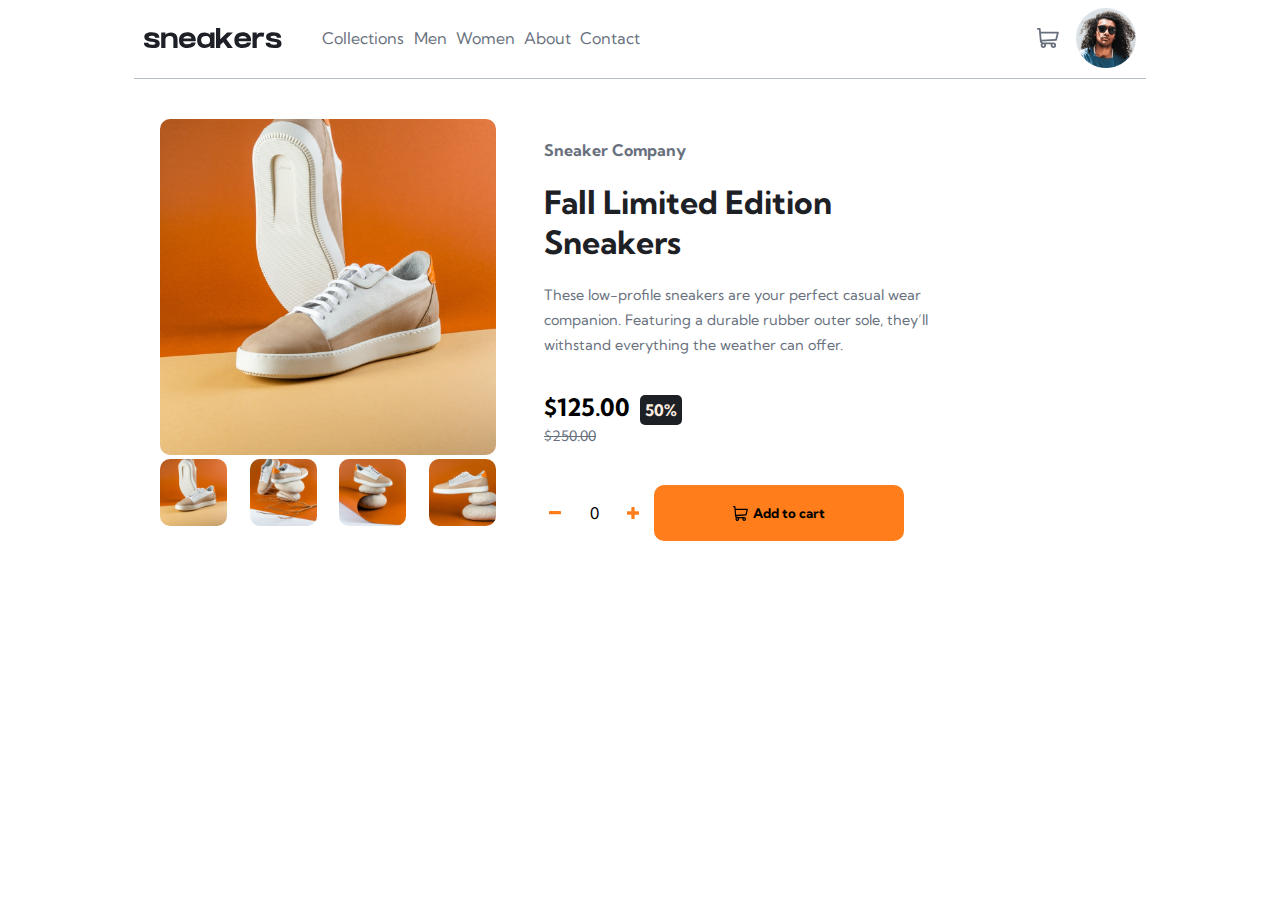
==== index.html @ a3cc340b "commit" ====
<!DOCTYPE html>
<html lang="en">
<head>
  <meta charset="UTF-8">
  <meta name="viewport" content="width=device-width, initial-scale=1.0"> 
  <link rel="stylesheet" href="./style.css">
  <title>Frontend Mentor | E-commerce product page</title>
  
   


</head>
<body id="reap">
<nav class="navbar">
  <div class="one">
    <img src="./public/images/logo.svg" alt="logo" class="logo">
    <ul>
      <li class="dropdown">
        <a href="#Collections" class="dropbtn">Collections</a>
        <div class="dropdown-content">
          <a href="#">Sub-collection 1</a>
          <a href="#">Sub-collection 2</a>
          <a href="#">Sub-collection 3</a>
        </div>
      </li>
      <li class="dropdown">
        <a href="#Men" class="dropbtn">Men</a>
        <div class="dropdown-content">
          <a href="#">Men's Shoes</a>
          <a href="#">Men's Clothing</a>
          <a href="#">Men's Accessories</a>
        </div>
      </li>
      <li class="dropdown">
        <a href="#Women" class="dropbtn">Women</a>
        <div class="dropdown-content">
          <a href="#">Women's Shoes</a>
          <a href="#">Women's Clothing</a>
          <a href="#">Women's Accessories</a>
        </div>
      </li>
      <li><a href="#About">About</a></li>
      <li><a href="#Contact">Contact</a></li>
    </ul>
  </div>
  <div class="two">
    <img src="./public/images/icon-cart.svg" alt="cart">
    <img src="./public/images/image-avatar.png" alt="profile" class="profile" >
  </div>
</nav>

<div id="cart">
  <div class="cart" style="font-weight: 900;">
    Cart
  </div>
  <div class="subs">
    <img class="pic" src="./images/image-product-1-thumbnail.jpg" alt="">
    <h5> Fall Limited Edition Sneakers<br>
      $125.00 * 3 $375.00
    </h5>
    <img class="fall" src="./images/icon-delete.svg" alt="">
  </div>
  <div class="text"  onclick="cart('remove')">
    <h5>Checkout</h5>
  </div>
  

</div>


<main>

  <div class="firstclass">
    <div class="altdiv">
      <img src="./images/image-product-1.jpg" alt="main" class="mainpic" id="mainpic">
    </div>
    <div class="secaltdiv" id="paraboi">
      <img src="./images/image-product-1-thumbnail.jpg" onclick="changeimage(1)" alt="small" class="smallpic">
      <img src="./images/image-product-2-thumbnail.jpg" onclick="changeimage(2)" alt="small" class="smallpic">
      <img src="./images/image-product-3-thumbnail.jpg" onclick="changeimage(3)" alt="small" class="smallpic">
      <img src="./images/image-product-4-thumbnail.jpg" onclick="changeimage(4)" alt="small" class="smallpic">
    </div>
  </div> 
  <div class="secondpart">
  
    <h4>Sneaker Company</h4>
    <h1>Fall Limited Edition Sneakers</h1> 
    <p>These low-profile sneakers are your perfect casual wear<br> companion. Featuring a durable rubber outer sole, they’ll<br> withstand everything the weather can offer.</p>
    <div class="bottom">
      <h2>$125.00  <span class="habibi">50%</span></h2>
      <s>$250.00</s>
      <div class="bottombottom">
        <div class="increment">
          <img src="./images/icon-minus.svg" alt="minus" class="minus" onclick="decrement()">
          <span id="counter">0</span>
          <img src="./images/icon-plus.svg" alt="plus" class="plus" onclick="increment()">
       
        </div>
        <button onclick="cart('add')" ><img src="./images/icon-cart.svg" alt="cart"  >Add to cart</button>
      </div>
    </div>
  </div>
</main>
<script>
  let counterValue = 0;

  function updateCounter() {
    document.getElementById('counter').innerText = counterValue;
  }

  function increment() {
    counterValue++;
    updateCounter();
  }

  function decrement() {
    if (counterValue > 0) {
      counterValue--;
      updateCounter();
    }
  }
  let mainpic = document.getElementById("mainpic");
 /* const images= [] */

  function cart(action) {
   if(action==="add"){
    document.getElementById("cart").style.display="block"
   }
   
   if(action==="remove"){
    document.getElementById("cart").style.display="none"
   }
  }
  
 
  
  function changeimage(img) {
    
    if (img === 1) mainpic.src=("./images/image-product-1.jpg");
    if (img === 2) mainpic.src =("./images/image-product-2.jpg") ;
    if (img === 3) mainpic.src = ("./images/image-product-3.jpg");
    if (img === 4) mainpic.src = ("./images/image-product-4.jpg");
  }

  updateCounter();
</script>
</body>
</html>
---- style.css ----
*{
    box-sizing: border-box;
}
@font-face {
    font-family: font;
    src: url(./public/font/kSans.ttf);
}

:root{
    --Orange: hsl(26, 100%, 55%);
--Pale-orange: hsl(25, 100%, 94%);



--Very-dark-blue: hsl(220, 13%, 13%);
--Dark-grayish-blue: hsl(219, 9%, 45%);
--Grayish-blue: hsl(220, 14%, 75%);
--Light-grayish-blue: hsl(223, 64%, 98%);
--White: hsl(0, 0%, 100%);
--Black : hsl(0, 0%, 0%);

}
.attribution { font-size: 11px; text-align: center; }
.attribution a { color: hsl(228, 45%, 44%); }

body{
    font-family: font;
}



nav{
    margin: 0px 10%;
    border-bottom: 1px solid var(--Grayish-blue);
    padding: 0px 10px;
    padding-bottom: 10px;

    display: flex;
    justify-content: space-between;
    margin-bottom: 40px;
}

nav .one{
    width: 50%;
    display: flex;
    align-items: center;
    justify-content: space-between;

}

nav .two{
    display: flex;
    align-items: center;
    /*border: 1px solid green;*/
    justify-content: space-between;
    width: 10%;
}

.two .profile{
    width: 60px;
    height: 60px;
}



ul{
    display: flex;
    
    width: 75%;
    justify-content: space-between;
    border-bottom: var(--Dark-grayish-blue);


}

ul li{
    list-style: none;
    
}
li a{
    text-decoration: none;
    color: var(--Dark-grayish-blue);
}


main{
    display: flex;
    justify-content: space-between;
    margin: 0 auto;
    
    width: 75vw;
}
#cart{
  position: fixed;
  right: 0;
  top: 0;
  background-color: var(--White);
  padding-bottom: 10px;
  border-radius: 20px;
  display: none;
  
}
.cart{
    padding: 10px 15px;
    margin: 10px;
    border-bottom: 1px solid var(--Grayish-blue);
}
.subs{
    display: flex;
    padding: 5px 10px;
    /*border: solid 1px red;*/
    margin: 5px;
}
.subs h5{
    color: var(--Black);
    
}

.pic{
    /*border: solid 1px red;*/
    border-radius: 10px;
    width: 60px;
    height: 60px;
    padding: 5px;
}
.fall{
    /*border: solid 1px red;*/
    width: 15px;
    height: 20px;
    margin: 10px 20px;
    
}
.text{
    border-radius: 10px;
    font-family: font;
    padding: 20px;
    background-color: var(--Orange);
    color: black;
    font-weight: 700;
    border: none;
    width: 200px;
    height: 30px;
    display: flex;
    align-items: center;
    justify-content: center;
    margin-left: 50px;
}


.firstclass{
    
    width: 35%;
}



.firstclass .mainpic{
    width: 100%;
    border-radius: 10px;
}

.secaltdiv{
    display: flex;
    width: 100%;
    
    justify-content: space-between;
    margin: 0 auto;
}

.smallpic{
    width: 20%;
    border-radius: 10px;
}

.secondpart{
    width: 60%;
    
}

.secondpart h4{
    color: var(--Dark-grayish-blue);
}

.secondpart h1{
    color: var(--Very-dark-blue);
    width: 300px;
}

.secondpart p{
    font-size: 0.9rem;
    line-height: 25px;
    color: var(--Dark-grayish-blue);
}

 .habibi{
    font-size: 1rem;
    background-color: var(--Very-dark-blue);
    color: var(--Pale-orange);
    padding: 5px;
    border-radius: 5px;
    margin-left: 5px;
}

s{
    font-size: 0.9rem;
    color: var(--Dark-grayish-blue);
    margin-top: -15px;
    margin-bottom: 40px;
}
.bottom{
    display: flex;
    flex-direction: column;
}
button{
    border-radius: 10px;
    font-family: font;
    padding: 20px;
    background-color: var(--Orange);
    color: black;
    font-weight: 700;
    border: none;
    width: 250px;
    display: flex;
    align-items: center;
    justify-content: center;
}

button img{
    margin-right: 5px;
    filter: contrast(50);
    width: 15px;
    height: 15px;
}

.bottombottom{
    display: flex;

}


.increment{
    width: 100px;
    margin-right: 10px;
    padding: 5px;
    display: flex;
    align-items: center;
    justify-content: space-between;
}
  
  .dropdown {
    position: relative;
    display: inline-block;
  }

  .dropdown-content {
    display: none;
    position: absolute;
    background-color: #f9f9f9;
    min-width: 160px;
    box-shadow: 0px 8px 16px 0px rgba(0,0,0,0.2);
    z-index: 1;
  }

  .dropdown-content a {
    color: black;
    padding: 12px 16px;
    text-decoration: none;
    display: block;
  }

  .dropdown-content a:hover {
    background-color: #f1f1f1;
  }

  .dropdown:hover .dropdown-content {
    display: block;
  }

  .dropdown:hover .dropbtn {
   /* background-color: black; */
  }

  .dropdown-toggle {
    cursor: pointer;
  }
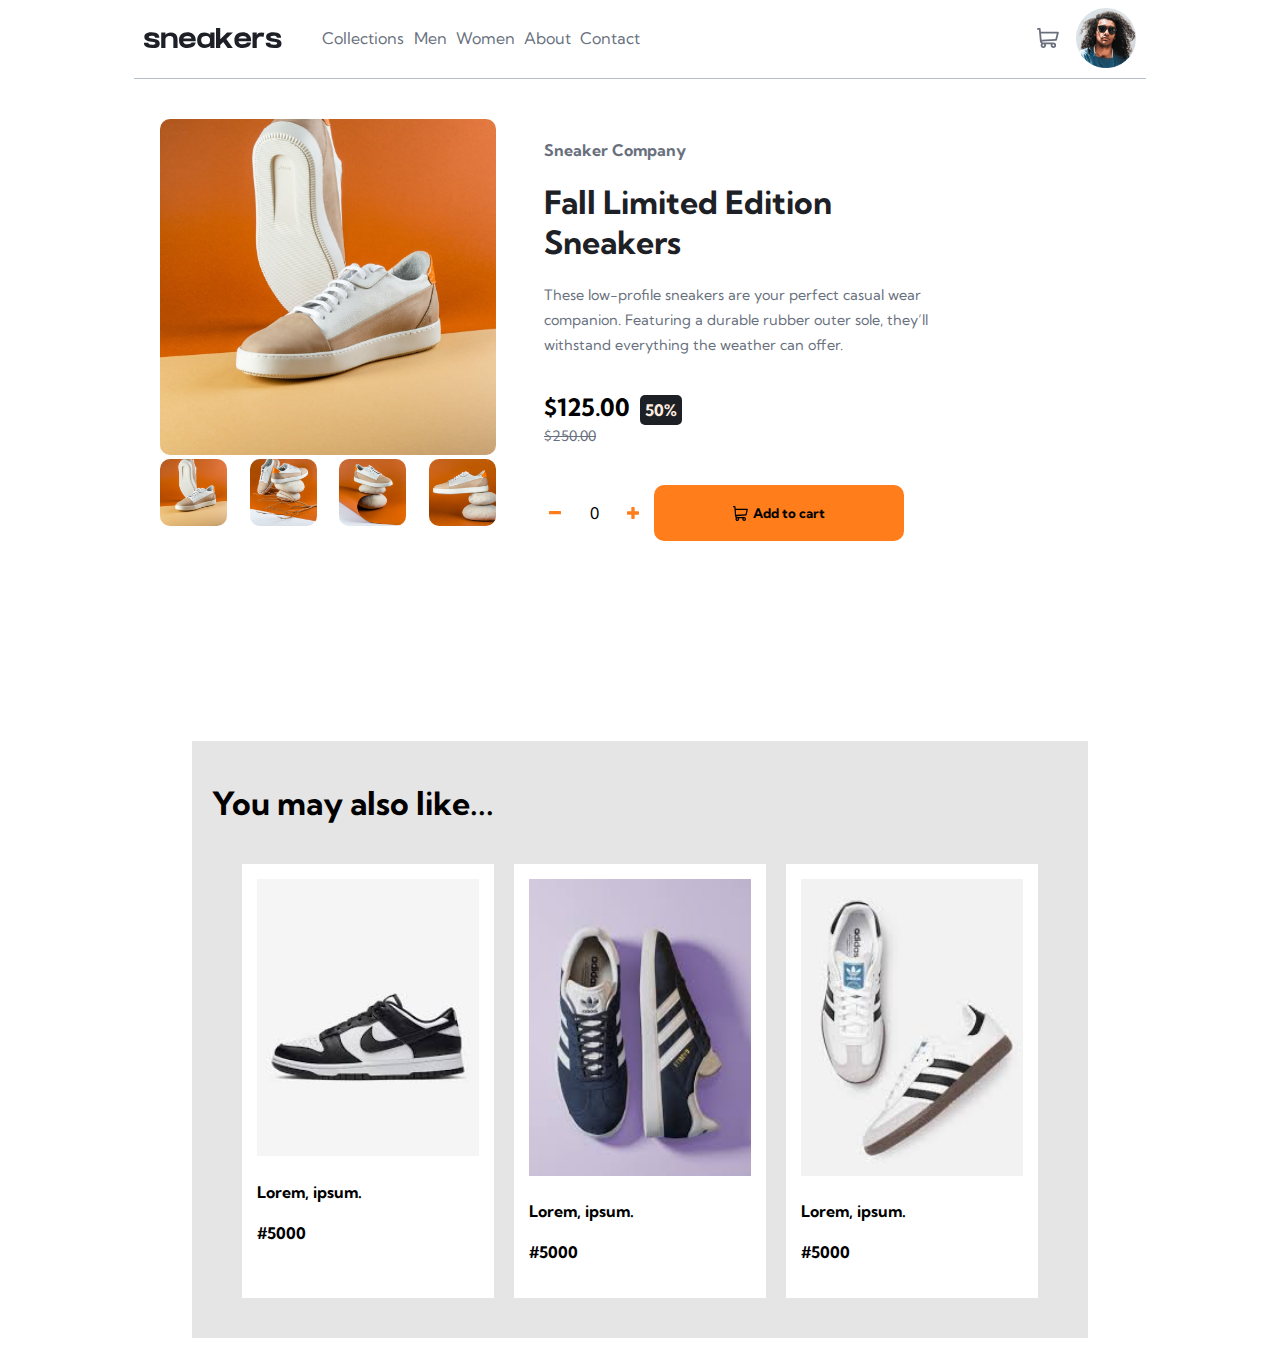
==== commit dbce9d6b: "sert" ====
--- a/index.html
+++ b/index.html
@@ -53,17 +53,24 @@
   <div class="cart" style="font-weight: 900;">
     Cart
   </div>
-  <div class="subs">
-    <img class="pic" src="./images/image-product-1-thumbnail.jpg" alt="">
+  <div class="subs" id="subs">
+   <!-- <img class="pic" src="./images/image-product-1-thumbnail.jpg" alt="">
     <h5> Fall Limited Edition Sneakers<br>
       $125.00 * 3 $375.00
     </h5>
-    <img class="fall" src="./images/icon-delete.svg" alt="">
+    <img class="fall" src="./images/icon-delete.svg" alt=""> -->
   </div>
   <div class="text"  onclick="cart('remove')">
-    <h5>Checkout</h5>
-  </div>
-  
+    <a href="/tunmise-project-main-main/checkout.html" >
+      Checkout
+    </a>
+  </div>
+  
+
+</div>
+
+<div id="miss">
+  <a href="./checkout.html"></a>
 
 </div>
 
@@ -75,10 +82,10 @@
       <img src="./images/image-product-1.jpg" alt="main" class="mainpic" id="mainpic">
     </div>
     <div class="secaltdiv" id="paraboi">
-      <img src="./images/image-product-1-thumbnail.jpg" onclick="changeimage(1)" alt="small" class="smallpic">
-      <img src="./images/image-product-2-thumbnail.jpg" onclick="changeimage(2)" alt="small" class="smallpic">
-      <img src="./images/image-product-3-thumbnail.jpg" onclick="changeimage(3)" alt="small" class="smallpic">
-      <img src="./images/image-product-4-thumbnail.jpg" onclick="changeimage(4)" alt="small" class="smallpic">
+     <img src="./images/image-product-1.jpg" onclick="changeimage(1)" alt="small" class="smallpic">
+      <img src="./images/image-product-2.jpg" onclick="changeimage(2)" alt="small" class="smallpic">
+      <img src="./images/image-product-3.jpg" onclick="changeimage(3)" alt="small" class="smallpic">
+      <img src="./images/image-product-4.jpg" onclick="changeimage(4)" alt="small" class="smallpic">
     </div>
   </div> 
   <div class="secondpart">
@@ -101,8 +108,50 @@
     </div>
   </div>
 </main>
+
+
+<div class="subdiv">
+  <h1>You may also like...</h1>
+    <div class="fuck">
+   <div class="fast">
+     <img src="./images/download (4).jpeg" alt="">
+     <h4>Lorem, ipsum.</h4>
+     <h4>#5000</h4>
+   </div>
+   <div class="fast">
+    <img src="./images/download (5).jpeg" alt="">
+    <h4>Lorem, ipsum.</h4>
+    <h4>#5000</h4>
+  </div>
+  <div class="fast">
+    <img src="./images/download (6).jpeg" alt="">
+    <h4>Lorem, ipsum.</h4>
+    <h4>#5000</h4>
+  </div>
+    </div>
+
+</div>
 <script>
+    let images = ["./images/image-product-1.jpg", "./images/image-product-2.jpg", "./images/image-product-3.jpg", "./images/image-product-4.jpg" ]
+  /*let secaltdiv = document.getElementById("secaltdiv");
+  secaltdiv.innerHTML = <img src={images[0]} />*/
   let counterValue = 0;
+  let chosenProduct = {
+    name:"Fall Limited Edition Sneakers",
+    price:125,
+    quantity:0,
+    totalPrice: 0
+  };
+
+  
+
+  document.getElementById("subs").innerHTML = `<div>
+    <img class="pic" src="./images/image-product-1-thumbnail.jpg" alt="" />
+    <h5>${chosenProduct.name}<br />
+      $${chosenProduct.price}.00 * ${chosenProduct.quantity} $${chosenProduct.totalPrice}.00
+    </h5>
+    <img class="fall" id="deletebutton" src="./images/icon-delete.svg" alt="" />
+    </div>`/**/
 
   function updateCounter() {
     document.getElementById('counter').innerText = counterValue;
@@ -111,8 +160,20 @@
   function increment() {
     counterValue++;
     updateCounter();
-  }
-
+    chosenProduct = {...chosenProduct, quantity:(chosenProduct.quantity)+1, totalPrice:((chosenProduct.price)*((chosenProduct.quantity)+1))}
+    document.getElementById("subs").innerHTML = `<div>
+    <img class="pic" src="./images/image-product-1-thumbnail.jpg" alt="" />
+    <h5>${chosenProduct.name}<br />
+      $${chosenProduct.price}.00 * ${chosenProduct.quantity} $${chosenProduct.totalPrice}.00
+    </h5>
+    <img class="fall" id="deletebutton" src="./images/icon-delete.svg" alt="" />
+    </div>`
+  }
+
+  const deletebutton = document.getElementById("deletebutton")
+  deletebutton.addEventListener("click", ()=>{
+    deleteProduct()
+  })
   function decrement() {
     if (counterValue > 0) {
       counterValue--;
@@ -131,15 +192,19 @@
     document.getElementById("cart").style.display="none"
    }
   }
-  
- 
+
+  function deleteProduct (){
+    document.getElementById("subs").innerHTML=""
+  }
+  
+
   
   function changeimage(img) {
     
-    if (img === 1) mainpic.src=("./images/image-product-1.jpg");
-    if (img === 2) mainpic.src =("./images/image-product-2.jpg") ;
-    if (img === 3) mainpic.src = ("./images/image-product-3.jpg");
-    if (img === 4) mainpic.src = ("./images/image-product-4.jpg");
+    if (img === 1) mainpic.src=(images[0]);
+    if (img === 2) mainpic.src =(images[1]) ;
+    if (img === 3) mainpic.src = (images[2]);
+    if (img === 4) mainpic.src = (images[3]);
   }
 
   updateCounter();
--- a/style.css
+++ b/style.css
@@ -58,7 +58,7 @@
 
 .two .profile{
     width: 60px;
-    height: 60px;
+    height: 60px; 
 }
 
 
@@ -276,10 +276,40 @@
     display: block;
   }
 
-  .dropdown:hover .dropbtn {
-   /* background-color: black; */
-  }
+  
 
   .dropdown-toggle {
     cursor: pointer;
-  }+  }
+  .subdiv{
+    background-color: hsla(0, 0%, 0%, 0.1);
+    margin: 0 auto;
+    margin-top: 200px;
+    width: 70vw;
+    padding: 20px;
+    
+  }
+  .fuck{
+    width: 100%;
+    justify-content: space-around;
+    display: flex;
+    padding: 20px;
+    overflow-x: auto;
+  }
+ .fast{
+    width: 50%;
+    margin: 0 10px;
+    background-color: white;
+    padding: 15px;
+    cursor: pointer;
+    transition: 0.2s;
+ }
+
+ .fast:hover{
+    transform: scale(1.02);
+ }
+
+ .fast img{
+    width: 100%;
+    object-fit: cover;
+ }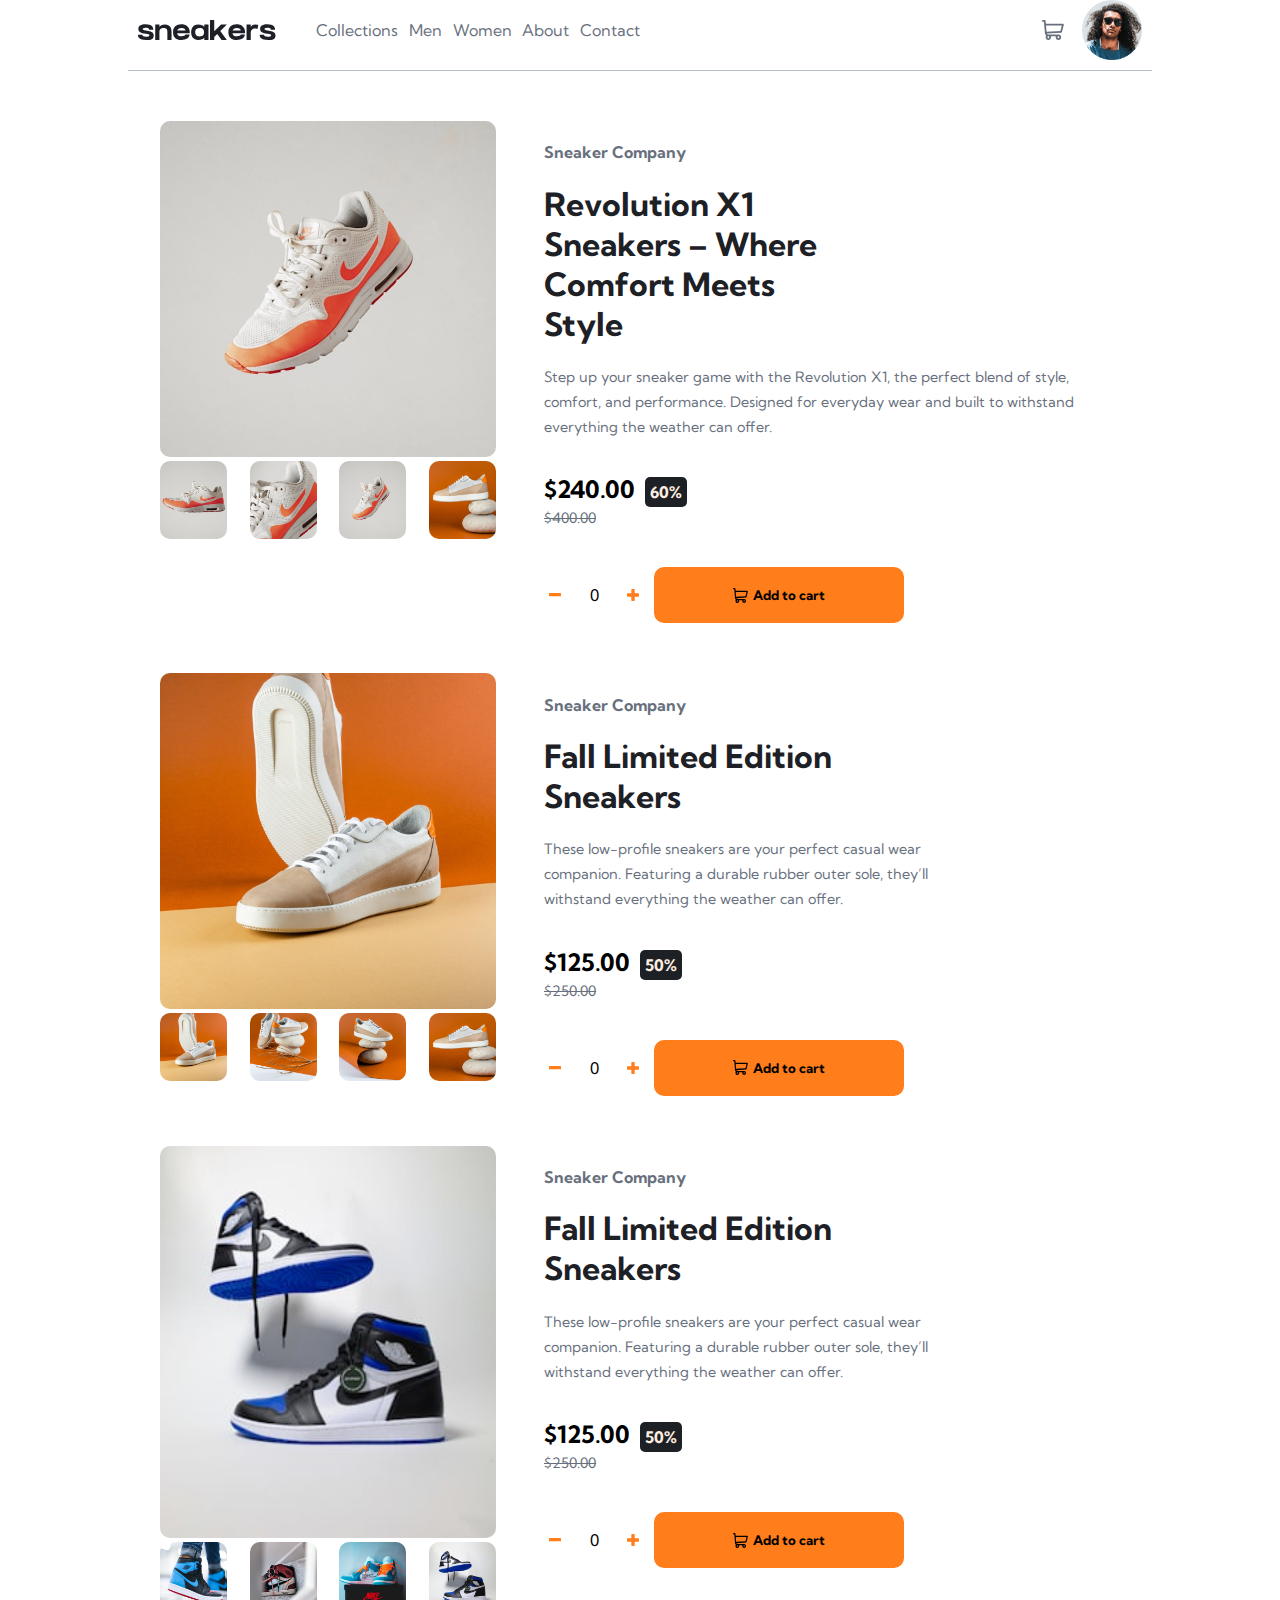
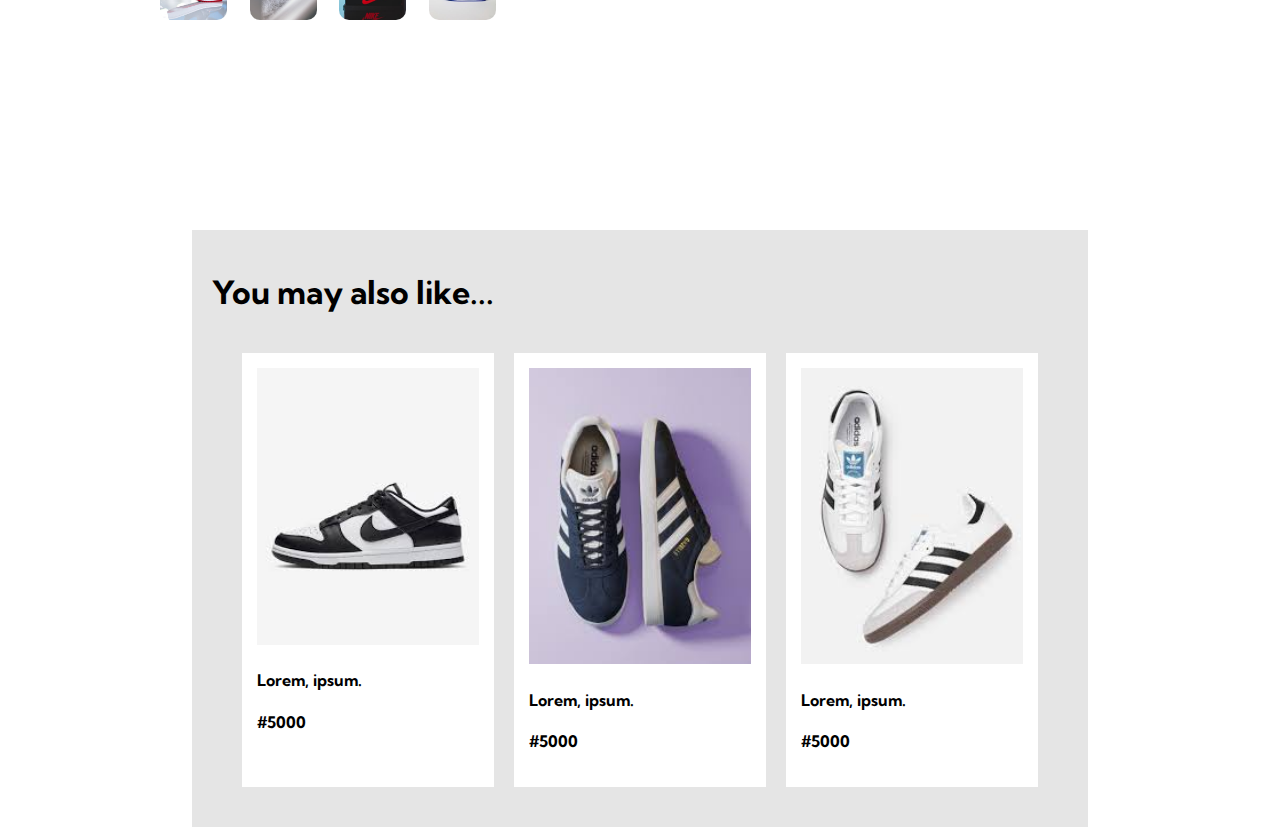
==== commit 443c0f00: "main" ====
--- a/index.html
+++ b/index.html
@@ -61,7 +61,7 @@
     <img class="fall" src="./images/icon-delete.svg" alt=""> -->
   </div>
   <div class="text"  onclick="cart('remove')">
-    <a href="/tunmise-project-main-main/checkout.html" >
+    <a href="/checkout.html" >
       Checkout
     </a>
   </div>
@@ -74,40 +74,112 @@
 
 </div>
 
-
-<main>
-
-  <div class="firstclass">
-    <div class="altdiv">
-      <img src="./images/image-product-1.jpg" alt="main" class="mainpic" id="mainpic">
-    </div>
-    <div class="secaltdiv" id="paraboi">
-     <img src="./images/image-product-1.jpg" onclick="changeimage(1)" alt="small" class="smallpic">
-      <img src="./images/image-product-2.jpg" onclick="changeimage(2)" alt="small" class="smallpic">
-      <img src="./images/image-product-3.jpg" onclick="changeimage(3)" alt="small" class="smallpic">
-      <img src="./images/image-product-4.jpg" onclick="changeimage(4)" alt="small" class="smallpic">
-    </div>
-  </div> 
-  <div class="secondpart">
-  
-    <h4>Sneaker Company</h4>
-    <h1>Fall Limited Edition Sneakers</h1> 
-    <p>These low-profile sneakers are your perfect casual wear<br> companion. Featuring a durable rubber outer sole, they’ll<br> withstand everything the weather can offer.</p>
-    <div class="bottom">
-      <h2>$125.00  <span class="habibi">50%</span></h2>
-      <s>$250.00</s>
-      <div class="bottombottom">
-        <div class="increment">
-          <img src="./images/icon-minus.svg" alt="minus" class="minus" onclick="decrement()">
-          <span id="counter">0</span>
-          <img src="./images/icon-plus.svg" alt="plus" class="plus" onclick="increment()">
-       
-        </div>
-        <button onclick="cart('add')" ><img src="./images/icon-cart.svg" alt="cart"  >Add to cart</button>
+<div id="display">
+
+
+
+    <main class="middle">
+
+      <div class="firstclass">
+        <div class="altdiv">
+          <img src="./images/photo6.jpeg" alt="main" class="mainpic" id="setpic" >
+        </div>
+        <div class="secaltdiv" id="paraboi">
+        <img src="./images/photo7.jpeg" onclick="image(1)" class="smallpic">
+          <img src="./images/photo8.jpeg" onclick="image(2)" class="smallpic">
+          <img src="./images/photo6.jpeg" onclick="image(3)" class="smallpic">
+          <img src="./images/image-product-4.jpg" onclick="image(4)" class="smallpic">
+        </div>
+      </div> 
+      <div class="secondpart">
+      
+        <h4>Sneaker Company</h4>
+        <h1>Revolution X1 Sneakers – Where Comfort Meets Style</h1> 
+        <p>Step up your sneaker game with the Revolution X1, the perfect blend of style,<br> comfort, and performance. Designed for everyday wear and built to withstand<br> everything the weather can offer.</p>
+        <div class="bottom">
+          <h2>$240.00  <span class="habibi">60%</span></h2>
+          <s>$400.00</s>
+          <div class="bottombottom">
+            <div class="increment">
+              <img src="./images/icon-minus.svg" alt="minus" class="minus" onclick="decrement('first')">
+              <span id="counter">0</span>
+              <img src="./images/icon-plus.svg" alt="plus" class="plus" onclick="increment('first')">
+          
+            </div>
+            <button onclick="cart('add', 'item1')" ><img src="./images/icon-cart.svg" alt="cart"  >Add to cart</button>
+          </div>
+        </div>
       </div>
-    </div>
-  </div>
-</main>
+    </main>
+
+    <main class="top">
+
+      <div class="firstclass">
+        <div class="altdiv">
+          <img src="./images/image-product-1.jpg" alt="main" class="mainpic" id="mainpic">
+        </div>
+        <div class="secaltdiv" id="paraboi">
+        <img src="./images/image-product-1.jpg" onclick="changeimage(1)" alt="small" class="smallpic">
+          <img src="./images/image-product-2.jpg" onclick="changeimage(2)" alt="small" class="smallpic">
+          <img src="./images/image-product-3.jpg" onclick="changeimage(3)" alt="small" class="smallpic">
+          <img src="./images/image-product-4.jpg" onclick="changeimage(4)" alt="small" class="smallpic">
+        </div>
+      </div> 
+      <div class="secondpart">
+      
+        <h4>Sneaker Company</h4>
+        <h1>Fall Limited Edition Sneakers</h1> 
+        <p>These low-profile sneakers are your perfect casual wear<br> companion. Featuring a durable rubber outer sole, they’ll<br> withstand everything the weather can offer.</p>
+        <div class="bottom">
+          <h2>$125.00  <span class="habibi">50%</span></h2>
+          <s>$250.00</s>
+          <div class="bottombottom">
+            <div class="increment">
+              <img src="./images/icon-minus.svg" alt="minus" class="minus" onclick="decrement('second')">
+              <span id="counter2">0</span>
+              <img src="./images/icon-plus.svg" alt="plus" class="plus" onclick="increment('second')">
+          
+            </div>
+            <button onclick="cart('add', 'item2')" ><img src="./images/icon-cart.svg" alt="cart"  >Add to cart</button>
+          </div>
+        </div>
+      </div>
+    </main>
+
+    <main>
+
+      <div class="firstclass">
+        <div class="altdiv">
+          <img src="./images/photo9.jpeg" alt="main" class="mainpic" id="changepic">
+        </div>
+        <div class="secaltdiv" id="paraboi">
+        <img src="./images/photo4.jpeg" onclick="change(1)" alt="small" class="smallpic">
+          <img src="./images/photo10.jpeg" onclick="change(2)" alt="small" class="smallpic">
+          <img src="./images/photo5.jpeg" onclick="change(3)" alt="small" class="smallpic">
+          <img src="./images/photo9.jpeg" onclick="change(4)" alt="small" class="smallpic">
+        </div>
+      </div> 
+      <div class="secondpart">
+      
+        <h4>Sneaker Company</h4>
+        <h1>Fall Limited Edition Sneakers</h1> 
+        <p>These low-profile sneakers are your perfect casual wear<br> companion. Featuring a durable rubber outer sole, they’ll<br> withstand everything the weather can offer.</p>
+        <div class="bottom">
+          <h2>$125.00  <span class="habibi">50%</span></h2>
+          <s>$250.00</s>
+          <div class="bottombottom">
+            <div class="increment">
+              <img src="./images/icon-minus.svg" alt="minus" class="minus" onclick="decrement()">
+              <span id="counter3">0</span>
+              <img src="./images/icon-plus.svg" alt="plus" class="plus" onclick="increment()">
+          
+            </div>
+            <button onclick="cart('add')" ><img src="./images/icon-cart.svg" alt="cart"  >Add to cart</button>
+          </div>
+        </div>
+      </div>
+    </main>
+</div>
 
 
 <div class="subdiv">
@@ -136,6 +208,8 @@
   /*let secaltdiv = document.getElementById("secaltdiv");
   secaltdiv.innerHTML = <img src={images[0]} />*/
   let counterValue = 0;
+  let counterValue2 = 0;
+  let counterValue3 = 0;
   let chosenProduct = {
     name:"Fall Limited Edition Sneakers",
     price:125,
@@ -143,23 +217,35 @@
     totalPrice: 0
   };
 
-  
-
-  document.getElementById("subs").innerHTML = `<div>
-    <img class="pic" src="./images/image-product-1-thumbnail.jpg" alt="" />
-    <h5>${chosenProduct.name}<br />
-      $${chosenProduct.price}.00 * ${chosenProduct.quantity} $${chosenProduct.totalPrice}.00
-    </h5>
-    <img class="fall" id="deletebutton" src="./images/icon-delete.svg" alt="" />
-    </div>`/**/
-
-  function updateCounter() {
-    document.getElementById('counter').innerText = counterValue;
-  }
-
-  function increment() {
-    counterValue++;
-    updateCounter();
+  let cartItemImage = "";
+  
+
+  /**/
+
+  function updateCounter(count) {
+    if(count==="first"){
+      document.getElementById('counter').innerText = counterValue;
+    }else if(count==="second"){
+      document.getElementById('counter2').innerText = counterValue2;
+    }else{
+      document.getElementById('counter3').innerText = counterValue3;
+    }
+  }
+  /*function changeCounter() {
+    document.getElementById('count').innerText = countValue;
+  }*/
+
+  function increment(count) {
+    if(count ==="first"){
+      counterValue++;
+    } else if(count === "second"){
+      counterValue2++;
+    } else{
+      counterValue3++;
+    }
+    updateCounter(count);
+
+
     chosenProduct = {...chosenProduct, quantity:(chosenProduct.quantity)+1, totalPrice:((chosenProduct.price)*((chosenProduct.quantity)+1))}
     document.getElementById("subs").innerHTML = `<div>
     <img class="pic" src="./images/image-product-1-thumbnail.jpg" alt="" />
@@ -169,35 +255,60 @@
     <img class="fall" id="deletebutton" src="./images/icon-delete.svg" alt="" />
     </div>`
   }
-
-  const deletebutton = document.getElementById("deletebutton")
-  deletebutton.addEventListener("click", ()=>{
-    deleteProduct()
-  })
-  function decrement() {
-    if (counterValue > 0) {
+  
+ 
+  function decrement(count) {
+    if (counterValue > 0 || counterValue2 > 0 || counterValue3 > 0) {
+      if(count ==="first"){
       counterValue--;
-      updateCounter();
-    }
-  }
+    } else if(count === "second"){
+      counterValue2--;
+    } else{
+      counterValue3--;
+    }
+    updateCounter(count);
+
+
+    }
+  }
+
+
   let mainpic = document.getElementById("mainpic");
  /* const images= [] */
-
-  function cart(action) {
+ let setpic = document.getElementById("setpic");
+
+  function cart(action, item) {
    if(action==="add"){
     document.getElementById("cart").style.display="block"
+      if(item==="item1"){
+      cartItemImage = "./images/photo6.jpeg"
+      console.log(cartItemImage)
+    }else if(item==="item2"){
+      cartItemImage = "./images/image-product-1.jpg"
+      console.log(cartItemImage)
+    }
    }
    
    if(action==="remove"){
     document.getElementById("cart").style.display="none"
    }
+
+   document.getElementById("subs").innerHTML = `<div>
+    <img class="pic" src=${cartItemImage} alt="" />
+    <h5>${chosenProduct.name}<br />
+      $${chosenProduct.price}.00 * ${chosenProduct.quantity} $${chosenProduct.totalPrice}.00
+    </h5>
+    <img class="fall" id="deletebutton" src="./images/icon-delete.svg" alt="" />
+    </div>`
+
   }
 
   function deleteProduct (){
     document.getElementById("subs").innerHTML=""
   }
-  
-
+
+  let mains=["./images/photo7.jpeg","./images/photo8.jpeg","./images/photo6.jpeg","./images/image-product-4.jpg"]
+  let main=["./images/photo4.jpeg","./images/photo10.jpeg","./images/photo5.jpeg","./images/photo9.jpeg"]
   
   function changeimage(img) {
     
@@ -206,6 +317,23 @@
     if (img === 3) mainpic.src = (images[2]);
     if (img === 4) mainpic.src = (images[3]);
   }
+    
+  function image(img) {
+    
+    if (img === 1) setpic.src=(mains[0]);
+    if (img === 2) setpic.src =(mains[1]) ;
+    if (img === 3) setpic.src = (mains[2]);
+    if (img === 4) setpic.src = (mains[3]);
+  }
+function change(img) {
+  if (img === 1) changepic.src=(main[0]);
+    if (img === 2) changepic.src =(main[1]) ;
+    if (img === 3) changepic.src = (main[2]);
+    if (img === 4) changepic.src = (main[3]);
+
+  
+}
+
 
   updateCounter();
 </script>
--- a/style.css
+++ b/style.css
@@ -5,7 +5,7 @@
     font-family: font;
     src: url(./public/font/kSans.ttf);
 }
-
+  
 :root{
     --Orange: hsl(26, 100%, 55%);
 --Pale-orange: hsl(25, 100%, 94%);
@@ -25,6 +25,10 @@
 
 body{
     font-family: font;
+    margin: 0;
+    padding: 0;
+    width: 100%;
+    overflow-x: hidden;
 }
 
 
@@ -36,6 +40,7 @@
     padding-bottom: 10px;
 
     display: flex;
+    
     justify-content: space-between;
     margin-bottom: 40px;
 }
@@ -89,6 +94,14 @@
     margin: 0 auto;
     
     width: 75vw;
+    /*border: solid red 1px;*/
+}
+ .top{
+/*border: solid 1px red;*/
+margin-bottom: 50px;
+}
+.middle{
+    margin-bottom: 50px;
 }
 #cart{
   position: fixed;
@@ -159,12 +172,16 @@
     border-radius: 10px;
 }
 
+
 .secaltdiv{
     display: flex;
     width: 100%;
     
     justify-content: space-between;
     margin: 0 auto;
+}
+#pic{
+    width: 100%;
 }
 
 .smallpic{
@@ -312,4 +329,24 @@
  .fast img{
     width: 100%;
     object-fit: cover;
+ }
+
+ .general{
+    margin-top: 50px;
+    /*border: solid red 1px;*/
+ }
+ .secalt{
+    /*border: solid 1px red;*/
+    
+    padding: 10px;
+ }
+ .digpic{
+    width: 100%;
+    height: 100%;
+ }
+ #display{
+    /*display: flex;*/
+    justify-content: center;
+    padding: 10px;
+    /*border: solid 1px red;*/
  }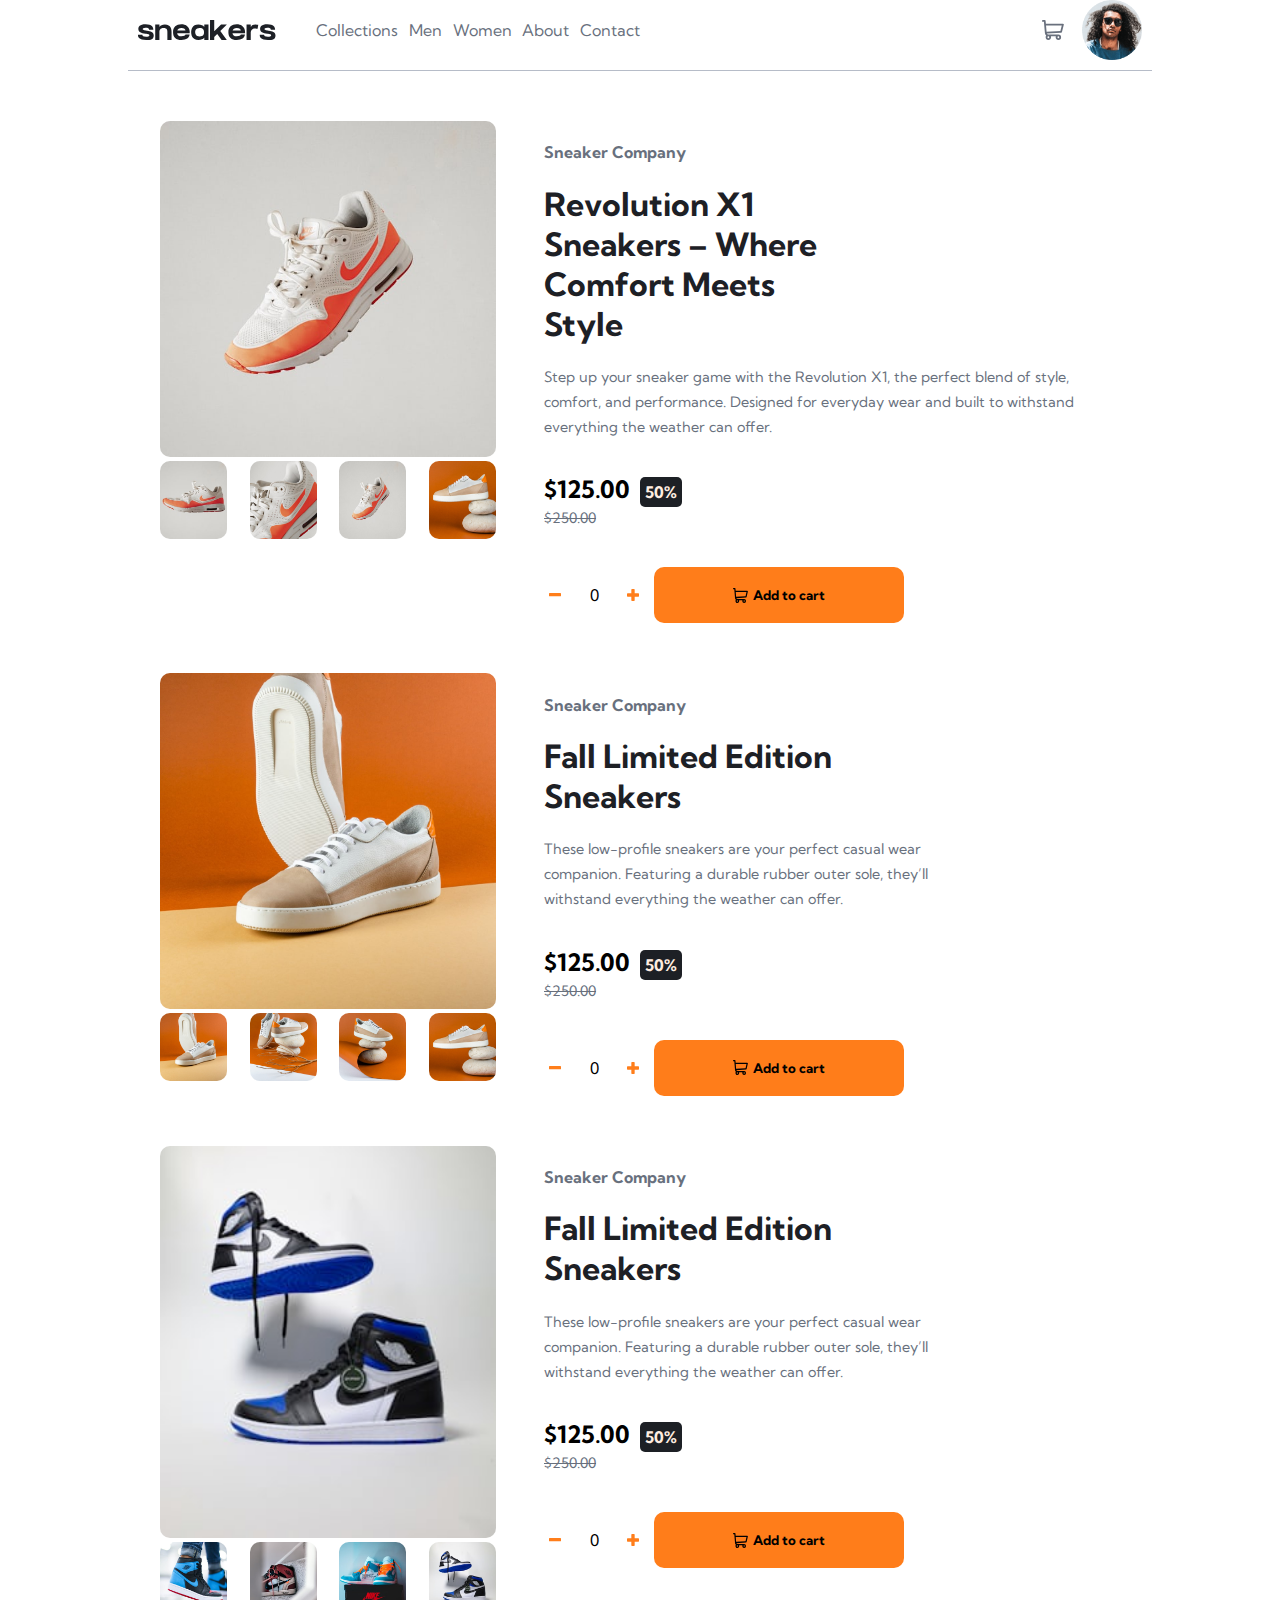
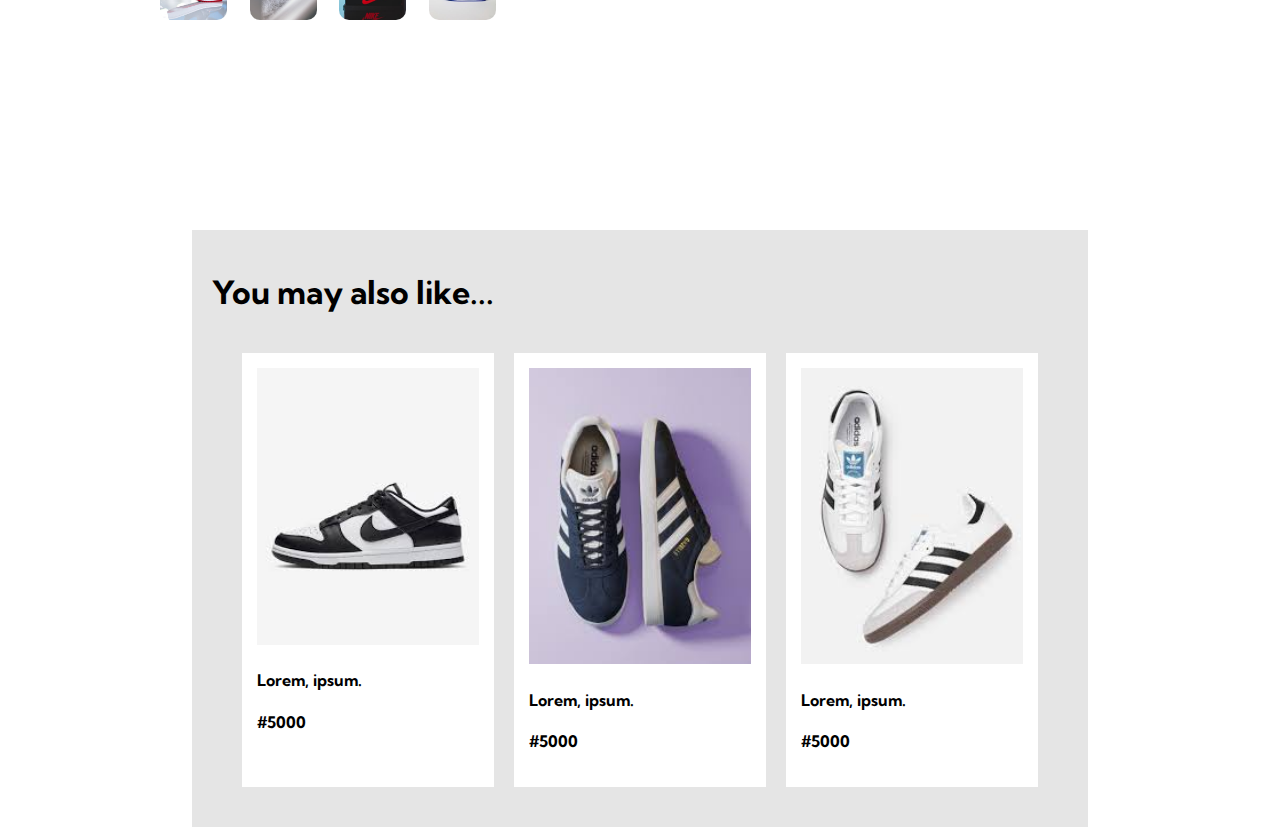
==== commit 8d8dd3f0: "change" ====
--- a/index.html
+++ b/index.html
@@ -97,8 +97,8 @@
         <h1>Revolution X1 Sneakers – Where Comfort Meets Style</h1> 
         <p>Step up your sneaker game with the Revolution X1, the perfect blend of style,<br> comfort, and performance. Designed for everyday wear and built to withstand<br> everything the weather can offer.</p>
         <div class="bottom">
-          <h2>$240.00  <span class="habibi">60%</span></h2>
-          <s>$400.00</s>
+          <h2>$125.00  <span class="habibi">50%</span></h2>
+          <s>$250.00</s>
           <div class="bottombottom">
             <div class="increment">
               <img src="./images/icon-minus.svg" alt="minus" class="minus" onclick="decrement('first')">
--- a/style.css
+++ b/style.css
@@ -349,4 +349,94 @@
     justify-content: center;
     padding: 10px;
     /*border: solid 1px red;*/
- }+ }
+ @media (max-width: 1024px) {
+    nav {
+      margin: 0 5%;
+      padding: 0 10px 10px;
+    }
+    nav .one {
+      width: 55%;
+    }
+    nav .two {
+      width: 15%;
+    }
+    ul {
+      width: 80%;
+    }
+    main {
+      width: 85vw;
+      flex-direction: column;
+    }
+    .firstclass,
+    .secondpart {
+      width: 100%;
+    }
+    .secondpart h1 {
+      width: 100%;
+    }
+  }
+  
+  /* Mobile Devices */
+  @media (max-width: 768px) {
+    nav {
+      flex-direction: column;
+      align-items: flex-start;
+      margin: 0 5%;
+    }
+    nav .one,
+    nav .two {
+      width: 100%;
+      margin-bottom: 10px;
+      justify-content: space-between;
+    }
+    ul {
+      width: 100%;
+      flex-wrap: wrap;
+      justify-content: center;
+      padding: 0;
+    }
+    ul li {
+      margin: 5px 10px;
+    }
+    main {
+      width: 95vw;
+      flex-direction: column;
+    }
+    .text {
+      margin-left: 0;
+      width: 100%;
+      justify-content: center;
+    }
+    .subdiv {
+      width: 90vw;
+      margin-top: 100px;
+    }
+    .fast {
+      width: 80%;
+      margin: 10px auto;
+    }
+  }
+  
+  /* Smaller Mobile Devices */
+  @media (max-width: 480px) {
+    body {
+      padding: 0;
+    }
+    nav {
+      margin: 0 2%;
+      padding: 0 5px 10px;
+    }
+    .two .profile {
+      width: 50px;
+      height: 50px;
+    }
+    .secondpart h1 {
+      font-size: 1.2rem;
+    }
+    button {
+      width: 90%;
+      padding: 15px;
+      font-size: 0.9rem;
+    }
+  }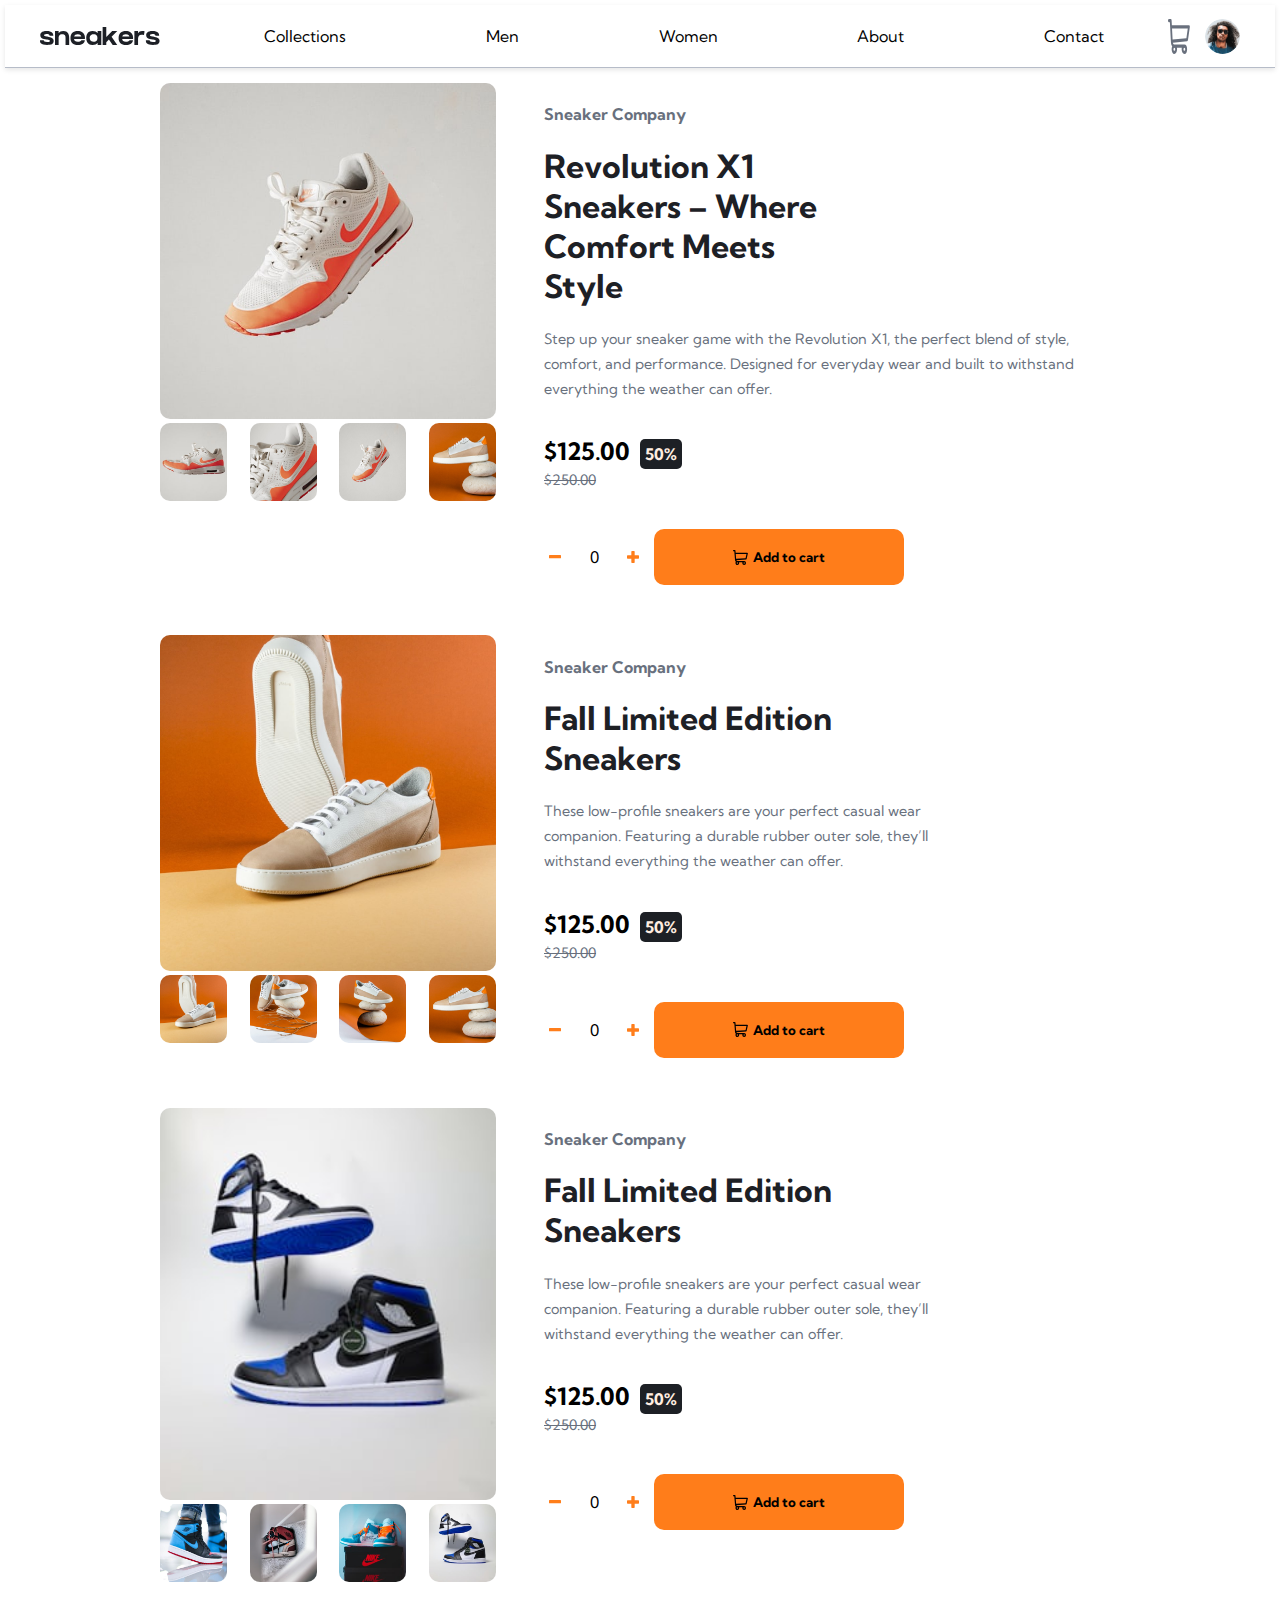
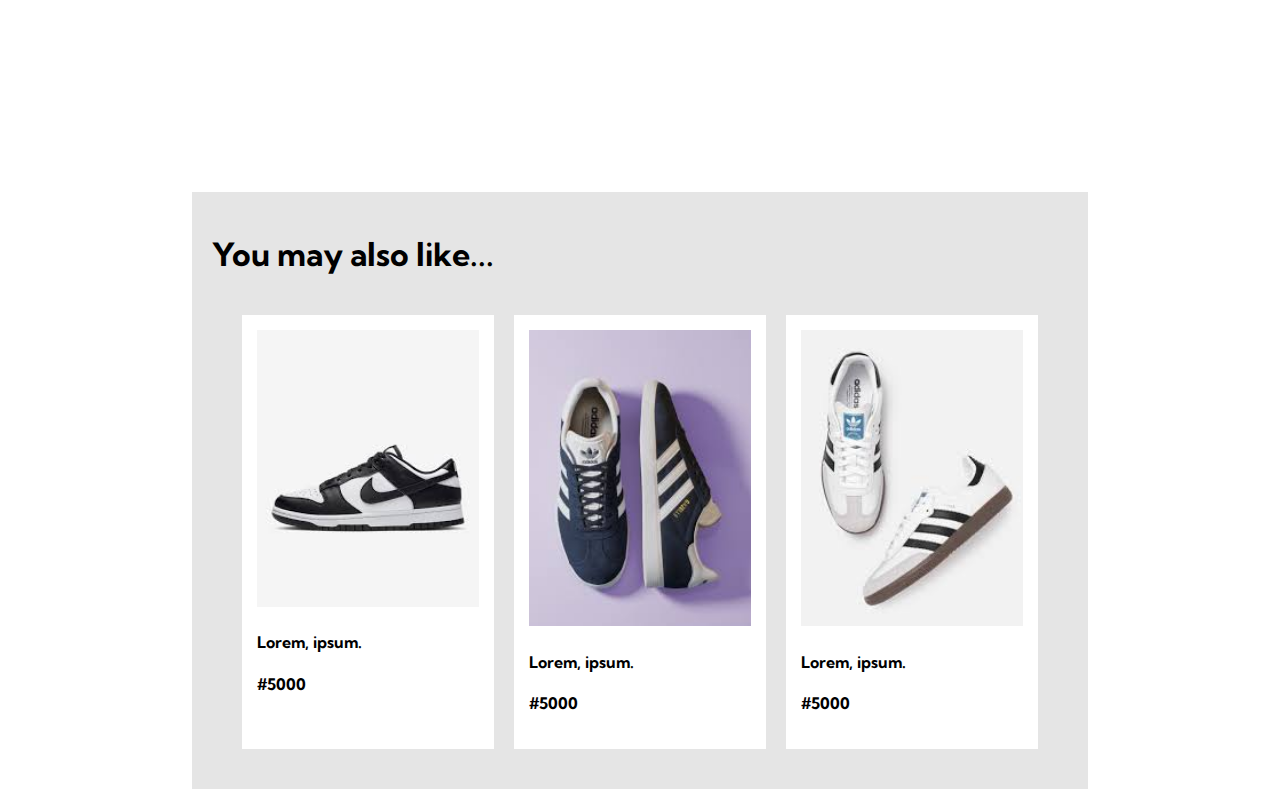
==== commit 09856c4c: "update" ====
--- a/index.html
+++ b/index.html
@@ -4,6 +4,7 @@
   <meta charset="UTF-8">
   <meta name="viewport" content="width=device-width, initial-scale=1.0"> 
   <link rel="stylesheet" href="./style.css">
+  <link rel="stylesheet" href="https://cdnjs.cloudflare.com/ajax/libs/font-awesome/4.7.0/css/font-awesome.min.css">
   <title>Frontend Mentor | E-commerce product page</title>
   
    
@@ -11,54 +12,58 @@
 
 </head>
 <body id="reap">
-<nav class="navbar">
-  <div class="one">
-    <img src="./public/images/logo.svg" alt="logo" class="logo">
-    <ul>
-      <li class="dropdown">
-        <a href="#Collections" class="dropbtn">Collections</a>
-        <div class="dropdown-content">
-          <a href="#">Sub-collection 1</a>
-          <a href="#">Sub-collection 2</a>
-          <a href="#">Sub-collection 3</a>
-        </div>
-      </li>
-      <li class="dropdown">
-        <a href="#Men" class="dropbtn">Men</a>
-        <div class="dropdown-content">
-          <a href="#">Men's Shoes</a>
-          <a href="#">Men's Clothing</a>
-          <a href="#">Men's Accessories</a>
-        </div>
-      </li>
-      <li class="dropdown">
-        <a href="#Women" class="dropbtn">Women</a>
-        <div class="dropdown-content">
-          <a href="#">Women's Shoes</a>
-          <a href="#">Women's Clothing</a>
-          <a href="#">Women's Accessories</a>
-        </div>
-      </li>
-      <li><a href="#About">About</a></li>
-      <li><a href="#Contact">Contact</a></li>
-    </ul>
-  </div>
-  <div class="two">
-    <img src="./public/images/icon-cart.svg" alt="cart">
-    <img src="./public/images/image-avatar.png" alt="profile" class="profile" >
-  </div>
-</nav>
+  <nav class="navbar">
+    <div class="nav-container">
+      <div class="logo-menu">
+        <button class="hamburger" id="hamburger">
+          &#9776;
+        </button>
+        <img src="./public/images/logo.svg" alt="logo" class="logo">
+      </div>
+  
+      <ul class="nav-links" id="nav-links">
+        <li class="dropdown">
+          <a href="#Collections" class="dropbtn">Collections</a>
+          <div class="dropdown-content">
+            <a href="#">Sub-collection 1</a>
+            <a href="#">Sub-collection 2</a>
+            <a href="#">Sub-collection 3</a>
+          </div>
+        </li>
+        <li class="dropdown">
+          <a href="#Men" class="dropbtn">Men</a>
+          <div class="dropdown-content">
+            <a href="#">Men's Shoes</a>
+            <a href="#">Men's Clothing</a>
+            <a href="#">Men's Accessories</a>
+          </div>
+        </li>
+        <li class="dropdown">
+          <a href="#Women" class="dropbtn">Women</a>
+          <div class="dropdown-content">
+            <a href="#">Women's Shoes</a>
+            <a href="#">Women's Clothing</a>
+            <a href="#">Women's Accessories</a>
+          </div>
+        </li>
+        <li><a href="#About">About</a></li>
+        <li><a href="#Contact">Contact</a></li>
+      </ul>
+  
+      <div class="nav-icons">
+        <img src="./public/images/icon-cart.svg" alt="cart">
+        <img src="./public/images/image-avatar.png" alt="profile" class="profile">
+      </div>
+    </div>
+  </nav>
+  
 
 <div id="cart">
   <div class="cart" style="font-weight: 900;">
     Cart
   </div>
   <div class="subs" id="subs">
-   <!-- <img class="pic" src="./images/image-product-1-thumbnail.jpg" alt="">
-    <h5> Fall Limited Edition Sneakers<br>
-      $125.00 * 3 $375.00
-    </h5>
-    <img class="fall" src="./images/icon-delete.svg" alt=""> -->
+   
   </div>
   <div class="text"  onclick="cart('remove')">
     <a href="/checkout.html" >
@@ -66,11 +71,6 @@
     </a>
   </div>
   
-
-</div>
-
-<div id="miss">
-  <a href="./checkout.html"></a>
 
 </div>
 
@@ -106,7 +106,7 @@
               <img src="./images/icon-plus.svg" alt="plus" class="plus" onclick="increment('first')">
           
             </div>
-            <button onclick="cart('add', 'item1')" ><img src="./images/icon-cart.svg" alt="cart"  >Add to cart</button>
+            <button onclick="/*cart('add', 'item1')*/cart('item1')" ><img src="./images/icon-cart.svg" alt="cart"  >Add to cart</button>
           </div>
         </div>
       </div>
@@ -140,7 +140,7 @@
               <img src="./images/icon-plus.svg" alt="plus" class="plus" onclick="increment('second')">
           
             </div>
-            <button onclick="cart('add', 'item2')" ><img src="./images/icon-cart.svg" alt="cart"  >Add to cart</button>
+            <button onclick="/*cart('add', 'item2')*/cart('item2')" ><img src="./images/icon-cart.svg" alt="cart"  >Add to cart</button>
           </div>
         </div>
       </div>
@@ -174,7 +174,7 @@
               <img src="./images/icon-plus.svg" alt="plus" class="plus" onclick="increment()">
           
             </div>
-            <button onclick="cart('add')" ><img src="./images/icon-cart.svg" alt="cart"  >Add to cart</button>
+            <button onclick="/*cart('add')*/cart('item3')" ><img src="./images/icon-cart.svg" alt="cart"  >Add to cart</button>
           </div>
         </div>
       </div>
@@ -207,28 +207,184 @@
     let images = ["./images/image-product-1.jpg", "./images/image-product-2.jpg", "./images/image-product-3.jpg", "./images/image-product-4.jpg" ]
   /*let secaltdiv = document.getElementById("secaltdiv");
   secaltdiv.innerHTML = <img src={images[0]} />*/
+ 
   let counterValue = 0;
   let counterValue2 = 0;
   let counterValue3 = 0;
-  let chosenProduct = {
+ 
+  /*let chosenProduct = {
+    name:"Revolution X1 Sneakers",
+    price:125,
+    quantity:0,
+    totalPrice: 0,
+    image:"",
+  };*/
+
+  let allOrders = []
+ /* const gottenProducts = JSON.parse(localStorage.getItem("products"))
+  
+  if(gottenProducts){
+    allOrders = gottenProducts
+  }else{
+    allOrders = []
+  }*/
+
+let Item1 = {
+    name:"Revolution X1 Sneakers – Where Comfort Meets Style",
+    price:125,
+    quantity:0,
+    totalPrice: 0,
+    image:"./images/photo6.jpeg",
+}
+
+let Item2 = {
     name:"Fall Limited Edition Sneakers",
     price:125,
     quantity:0,
-    totalPrice: 0
-  };
-
-  let cartItemImage = "";
+    totalPrice: 0,
+    image:"./images/image-product-1.jpg",
+}
+
+let Item3 = {
+    name:"Fall Limited Edition Sneakers2010",
+    price:125,
+    quantity:0,
+    totalPrice: 0,
+    image:"./images/image-product-1.jpg",
+}
+
+function updateProducts(chosenProduct){
+  let isIn = false;
+  if(chosenProduct){
+   if(allOrders.length===0){
+      allOrders = [...allOrders, chosenProduct]
+    }
+
+    allOrders.forEach((item)=>{
+      if(item.name===chosenProduct.name){
+        isIn = true;
+      }
+    })
+    
+    if(isIn){
+      console.log("its in")
+    }else{
+      allOrders = [...allOrders, chosenProduct]
+    }
+    
+    /*else{
+      allOrders.forEach(item=>{
+      if(item.name===chosenProduct.name){
+        console.log("its here nigguh")
+      }else{
+        allOrders = [...allOrders, chosenProduct]
+      // console.log("ajksjkas")
+      }
+    })
+    }
+    //allOrders = [...allOrders, chosenProduct]*/
+  }
+  
+  const subs = document.getElementById("subs");
+  const cartItems = allOrders.map(item=>{
+  return `<div>
+    <img alt="pic" class="cartitemimage" src="${item.image}" />
+      <div>
+        <p>${item.name}</p>
+        <p>${item.price} x ${item.quantity} $${item.totalPrice}</p>
+      </div>
+    </div>`
+}).join(" ")
+subs.innerHTML = cartItems
+localStorage.setItem("products", JSON.stringify(allOrders))
+}
+
+function cart(chosenItem){
+   document.getElementById("cart").style.display="block"
+  if(chosenItem==="item1"){
+    updateProducts(Item1)
+  }else if(chosenItem==="item2"){
+    updateProducts(Item2)
+  }else if(chosenItem==="item3"){
+    updateProducts(Item3)
+  }else{
+    console.log("lmao")
+  }
+
+}
+
+  //let cartItemImage = "";
   
 
   /**/
 
   function updateCounter(count) {
     if(count==="first"){
+         /* document.getElementById('counter').innerText = counterValue;
+     Item1 = {...Item1, quantity:counterValue, totalPrice: counterValue*Item1.price}*/
       document.getElementById('counter').innerText = counterValue;
+     let isIn = false;
+     allOrders.forEach(item=>{
+      if(item.name===Item1.name){
+        isIn = true
+      }else{
+        return item
+      }
+     })
+     if(isIn){
+      allOrders = allOrders.map(item=>{
+        if(item.name === Item1.name){
+          return {...item, quantity:counterValue, totalPrice:counterValue*item.price}
+        }else{
+          return item
+        }
+      })
+     }else{
+     
+     Item1 = {...Item1, quantity:counterValue, totalPrice: counterValue*Item1.price}
+     }
     }else if(count==="second"){
       document.getElementById('counter2').innerText = counterValue2;
+      let isIn = false;
+     allOrders.forEach(item=>{
+      if(item.name===Item2.name){
+        isIn = true
+      }else{
+        return item
+      }
+     })
+     if(isIn){
+      allOrders = allOrders.map(item=>{
+        if(item.name === Item2.name){
+          return {...item, quantity:counterValue2, totalPrice:counterValue2*item.price}
+        }else{
+          return item
+        }
+      })
+     }else{
+     Item2 = {...Item2, quantity:counterValue2, totalPrice: counterValue2*Item2.price}
+     }
     }else{
       document.getElementById('counter3').innerText = counterValue3;
+      let isIn = false;
+     allOrders.forEach(item=>{
+      if(item.name===Item3.name){
+        isIn = true
+      }else{
+        return item
+      }
+     })
+     if(isIn){
+      allOrders = allOrders.map(item=>{
+        if(item.name === Item3.name){
+          return {...item, quantity:counterValue3, totalPrice:counterValue3*item.price}
+        }else{
+          return item
+        }
+      })
+     }else{
+     Item3 = {...Item3, quantity:counterValue3, totalPrice: counterValue3*Item3.price}
+     }
     }
   }
   /*function changeCounter() {
@@ -246,14 +402,14 @@
     updateCounter(count);
 
 
-    chosenProduct = {...chosenProduct, quantity:(chosenProduct.quantity)+1, totalPrice:((chosenProduct.price)*((chosenProduct.quantity)+1))}
+    /*chosenProduct = {...chosenProduct, quantity:(chosenProduct.quantity)+1, totalPrice:((chosenProduct.price)*((chosenProduct.quantity)+1))}
     document.getElementById("subs").innerHTML = `<div>
     <img class="pic" src="./images/image-product-1-thumbnail.jpg" alt="" />
     <h5>${chosenProduct.name}<br />
       $${chosenProduct.price}.00 * ${chosenProduct.quantity} $${chosenProduct.totalPrice}.00
     </h5>
     <img class="fall" id="deletebutton" src="./images/icon-delete.svg" alt="" />
-    </div>`
+    </div>`*/
   }
   
  
@@ -277,16 +433,27 @@
  /* const images= [] */
  let setpic = document.getElementById("setpic");
 
-  function cart(action, item) {
+
+
+  /*function cart(action, item) {
    if(action==="add"){
     document.getElementById("cart").style.display="block"
       if(item==="item1"){
       cartItemImage = "./images/photo6.jpeg"
       console.log(cartItemImage)
+      chosenProduct.name = "Revolution X1 Sneakers"
+      console.log(chosenProduct.name)
+      chosenProduct.price = 125
+      console.log(chosenProduct.price)
     }else if(item==="item2"){
       cartItemImage = "./images/image-product-1.jpg"
       console.log(cartItemImage)
-    }
+      chosenProduct.name = "Fall Limited Edition Sneakers"
+      console.log(chosenProduct.name)
+      chosenProduct.price= 125
+      console.log(chosenProduct.price)
+    }
+    localStorage.setItem("product", JSON.stringify(chosenProduct))
    }
    
    if(action==="remove"){
@@ -301,7 +468,16 @@
     <img class="fall" id="deletebutton" src="./images/icon-delete.svg" alt="" />
     </div>`
 
-  }
+
+    document.getElementById("subs").innerHTML = `<div>
+    <img class="pic" src=${cartItemImage} alt="" />
+    <h5>${chosenProduct2.name}<br />
+      $${chosenProduct2.price}.00 * ${chosenProduct2.quantity} $${chosenProduct2.totalPrice}.00
+    </h5>
+    <img class="fall" id="deletebutton" src="./images/icon-delete.svg" alt="" />
+    </div>`
+
+  }*/
 
   function deleteProduct (){
     document.getElementById("subs").innerHTML=""
@@ -336,6 +512,12 @@
 
 
   updateCounter();
+ 
+  document.getElementById("hamburger").addEventListener("click", function () {
+  document.getElementById("nav-links").classList.toggle("show");
+});
+
+
 </script>
 </body>
 </html>
--- a/style.css
+++ b/style.css
@@ -64,6 +64,11 @@
 .two .profile{
     width: 60px;
     height: 60px; 
+}
+
+.cartitemimage{
+  width: 30px;
+  height: 30px;
 }
 
 
@@ -120,6 +125,7 @@
 }
 .subs{
     display: flex;
+    flex-direction: column;
     padding: 5px 10px;
     /*border: solid 1px red;*/
     margin: 5px;
@@ -350,7 +356,8 @@
     padding: 10px;
     /*border: solid 1px red;*/
  }
- @media (max-width: 1024px) {
+ /* Tablets & Small Laptops */
+@media (max-width: 1024px) {
     nav {
       margin: 0 5%;
       padding: 0 10px 10px;
@@ -382,13 +389,15 @@
     nav {
       flex-direction: column;
       align-items: flex-start;
-      margin: 0 5%;
+      margin: 5% 10%;
     }
     nav .one,
+ 
     nav .two {
       width: 100%;
       margin-bottom: 10px;
       justify-content: space-between;
+      
     }
     ul {
       width: 100%;
@@ -417,6 +426,8 @@
       margin: 10px auto;
     }
   }
+ 
+   
   
   /* Smaller Mobile Devices */
   @media (max-width: 480px) {
@@ -426,10 +437,13 @@
     nav {
       margin: 0 2%;
       padding: 0 5px 10px;
-    }
-    .two .profile {
-      width: 50px;
+      
+    }
+   
+  .two .profile {
+         width: 50px;
       height: 50px;
+      /*border: solid 1px red;*/
     }
     .secondpart h1 {
       font-size: 1.2rem;
@@ -439,4 +453,123 @@
       padding: 15px;
       font-size: 0.9rem;
     }
-  }+  }
+
+
+  /* General Navbar Styling */
+.navbar {
+  background: white;
+  display: flex;
+  justify-content: center;
+  align-items: center;
+  padding: 5px 10px;
+  box-shadow: 0 2px 5px rgba(0, 0, 0, 0.1);
+ 
+  margin: 5px;
+}
+
+.nav-container {
+  display: flex;
+  justify-content: space-between;
+  align-items: center;
+  width: 100%;
+  max-width: 1200px;
+}
+
+.logo-menu {
+  display: flex;
+  align-items: center;
+}
+
+.logo {
+  width: 120px;
+}
+
+/* Hamburger Menu (Hidden on Desktop) */
+.hamburger {
+  font-size: 24px;
+  background: none;
+  border: none;
+  cursor: pointer;
+  display: none;
+  margin-right: 15px;
+}
+
+/* Navigation Links */
+.nav-links {
+  display: flex;
+  list-style: none;
+  gap: 20px;
+}
+
+.nav-links li {
+  position: relative;
+}
+
+.nav-links a {
+  text-decoration: none;
+  color: black;
+  font-size: 16px;
+  padding: 10px;
+}
+
+/* Dropdown Styles */
+.dropdown-content {
+  display: none;
+  position: absolute;
+  background: white;
+  box-shadow: 0px 4px 8px rgba(0, 0, 0, 0.2);
+  min-width: 150px;
+  top: 100%;
+  left: 0;
+}
+
+.dropdown-content a {
+  display: block;
+  padding: 10px;
+  text-decoration: none;
+  color: black;
+}
+
+.dropdown:hover .dropdown-content {
+  display: block;
+}
+
+/* Navbar Icons */
+.nav-icons {
+  display: flex;
+  gap: 15px;
+}
+
+.profile {
+  width: 35px;
+  border-radius: 50%;
+}
+
+/* Responsive Styles */
+@media (max-width: 768px) {
+  .hamburger {
+    display: block;
+  }
+
+  .nav-links {
+    display: none;
+    flex-direction: column;
+    position: absolute;
+    top: 60px;
+    left: 0;
+    width: 100%;
+    background: white;
+    box-shadow: 0px 4px 8px rgba(0, 0, 0, 0.2);
+    text-align: center;
+    padding: 10px 0;
+  }
+
+  .nav-links li {
+    padding: 10px 0;
+  }
+
+  .nav-links.show {
+    display: flex;
+  }
+}
